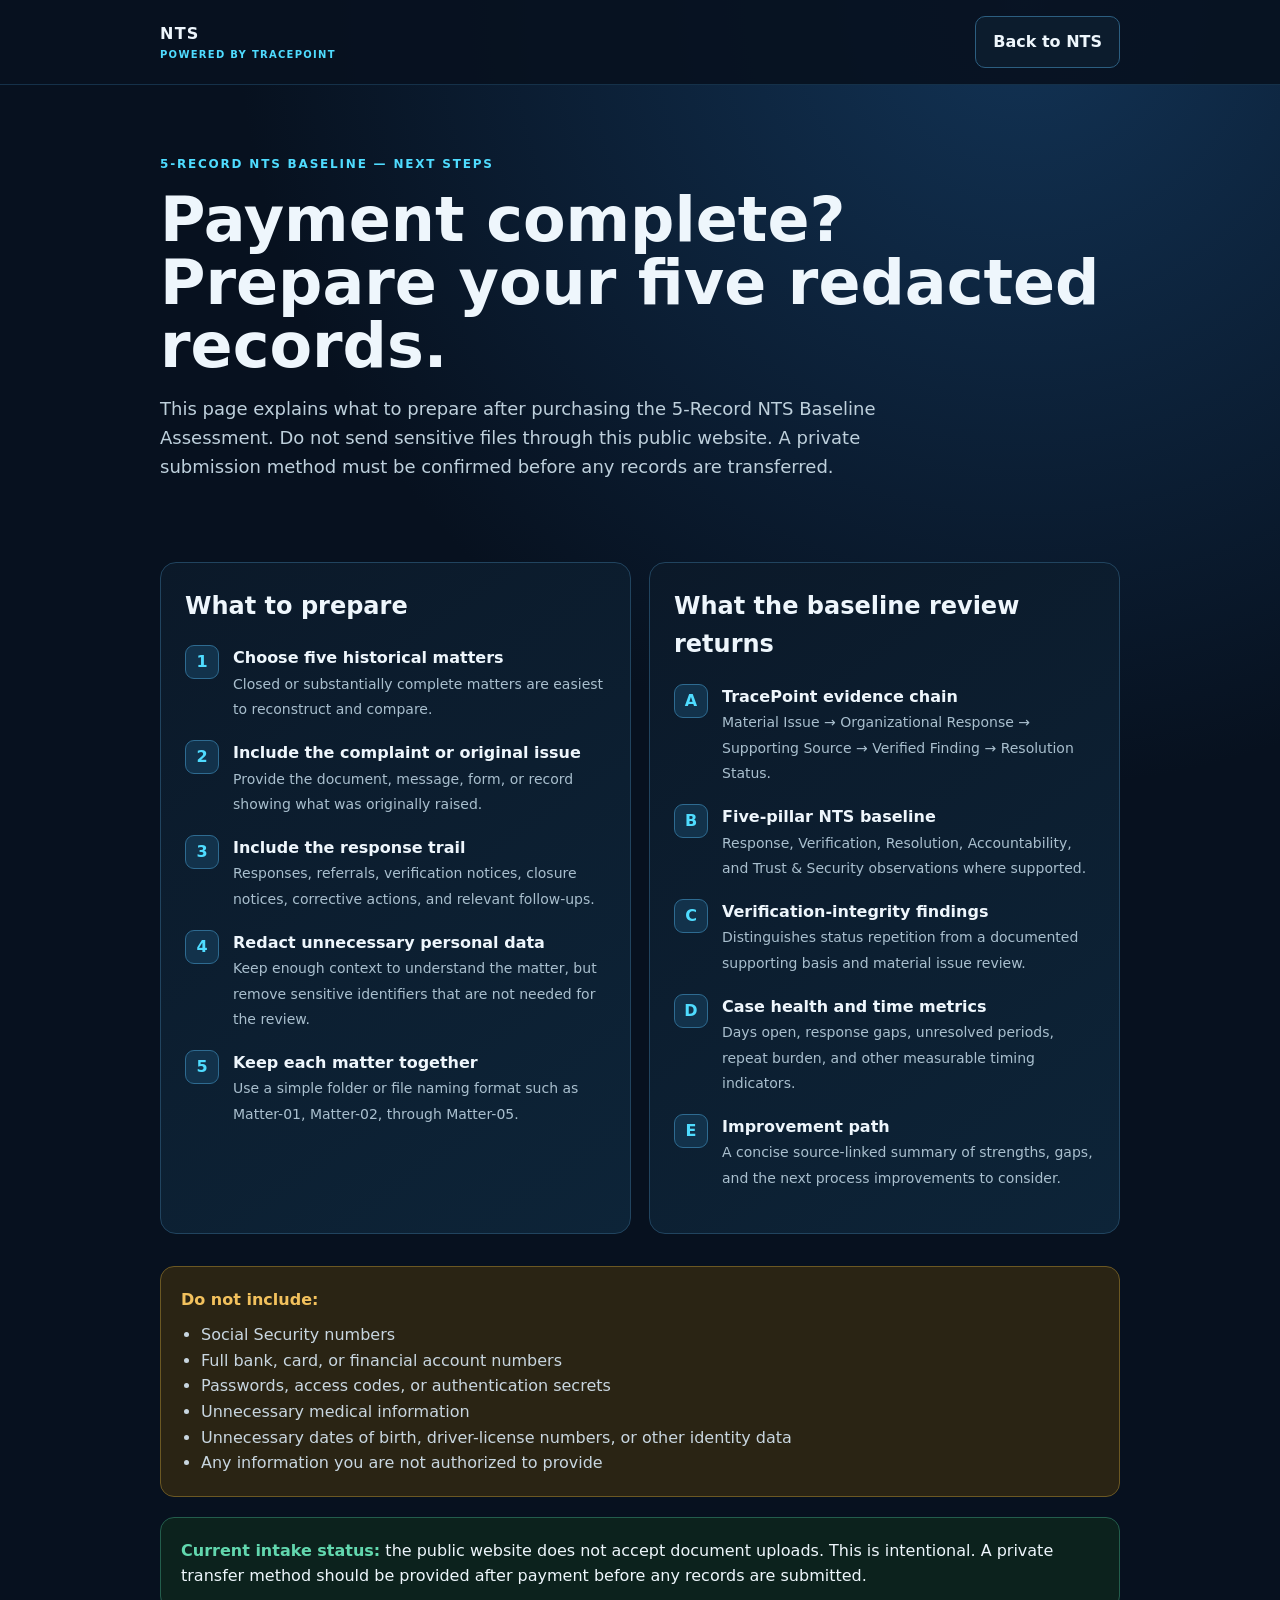
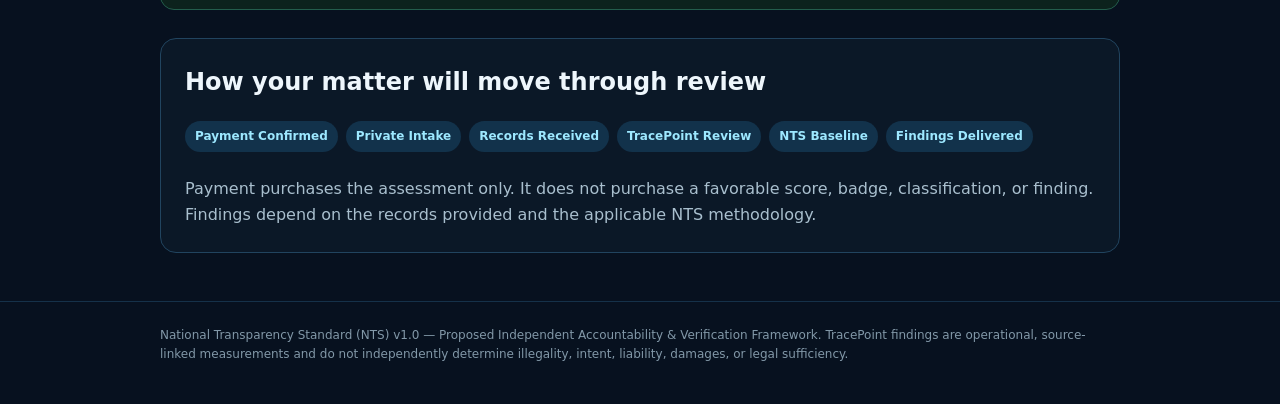
==== intake.html @ b73c2a00 "Add post-payment intake instructions" ====
<!doctype html>
<html lang="en">
<head>
<meta charset="utf-8">
<meta name="viewport" content="width=device-width,initial-scale=1">
<title>NTS Baseline Intake | TracePoint</title>
<meta name="description" content="Next steps after purchasing the 5-Record NTS Baseline Assessment.">
<style>
:root{--bg:#07111f;--panel:#0d1c2d;--line:#21445f;--text:#eef6fc;--muted:#a9bfce;--cyan:#4fdcff;--gold:#f2c15d;--green:#62d7ae;--cream:#f5f7fa;--ink:#162333}*{box-sizing:border-box}body{margin:0;font-family:Inter,ui-sans-serif,system-ui,-apple-system,Segoe UI,Roboto,Arial;background:radial-gradient(circle at 80% 0,#123355 0,transparent 35%),var(--bg);color:var(--text);line-height:1.6}.wrap{width:min(960px,92%);margin:auto}a{color:inherit;text-decoration:none}.top{border-bottom:1px solid #153149;background:#07111fe8}.top .wrap{display:flex;justify-content:space-between;align-items:center;padding:16px 0}.brand{font-weight:900;letter-spacing:.08em}.brand small{display:block;color:var(--cyan);font-size:10px}.btn{display:inline-block;border-radius:10px;padding:12px 17px;font-weight:800;border:1px solid #2c5e80;background:#0c1c2d}.hero{padding:70px 0 30px}.eyebrow{color:var(--cyan);font-weight:800;letter-spacing:.15em;font-size:12px}.hero h1{font-size:clamp(38px,6vw,62px);line-height:1.02;margin:14px 0}.hero p{font-size:18px;color:#bed0dc;max-width:760px}.grid{display:grid;grid-template-columns:1fr 1fr;gap:18px;margin:32px 0}.card{background:linear-gradient(145deg,#0b1929,#0d2438);border:1px solid var(--line);border-radius:16px;padding:24px}.card h2{margin-top:0;font-size:24px}.step{display:flex;gap:14px;margin:18px 0}.num{min-width:34px;height:34px;border-radius:9px;background:#12324b;border:1px solid #2e6b91;display:flex;align-items:center;justify-content:center;color:var(--cyan);font-weight:900}.step b{display:block}.step span{color:var(--muted);font-size:14px}.warn{background:#2a2414;border:1px solid #6b5823;border-radius:14px;padding:20px;margin:20px 0}.warn strong{color:var(--gold)}.safe{background:#0c221d;border:1px solid #235d4c;border-radius:14px;padding:20px}.safe strong{color:var(--green)}.list{margin:10px 0 0;padding-left:20px;color:#c8d6e0}.status{margin:28px 0;padding:24px;border:1px solid #21445f;border-radius:16px;background:#0b1827}.status h2{margin-top:0}.pill{display:inline-block;padding:6px 10px;border-radius:999px;background:#12324b;color:#9de8ff;font-size:12px;font-weight:800;margin-right:8px;margin-bottom:8px}.foot{border-top:1px solid #153149;margin-top:48px;padding:24px 0 40px;color:#8298a8;font-size:12px}@media(max-width:760px){.grid{grid-template-columns:1fr}}
</style>
</head>
<body>
<div class="top"><div class="wrap"><div class="brand">NTS <small>POWERED BY TRACEPOINT</small></div><a class="btn" href="index.html">Back to NTS</a></div></div>
<main class="wrap">
<section class="hero"><div class="eyebrow">5-RECORD NTS BASELINE — NEXT STEPS</div><h1>Payment complete? Prepare your five redacted records.</h1><p>This page explains what to prepare after purchasing the 5-Record NTS Baseline Assessment. Do not send sensitive files through this public website. A private submission method must be confirmed before any records are transferred.</p></section>
<div class="grid">
<section class="card"><h2>What to prepare</h2><div class="step"><div class="num">1</div><div><b>Choose five historical matters</b><span>Closed or substantially complete matters are easiest to reconstruct and compare.</span></div></div><div class="step"><div class="num">2</div><div><b>Include the complaint or original issue</b><span>Provide the document, message, form, or record showing what was originally raised.</span></div></div><div class="step"><div class="num">3</div><div><b>Include the response trail</b><span>Responses, referrals, verification notices, closure notices, corrective actions, and relevant follow-ups.</span></div></div><div class="step"><div class="num">4</div><div><b>Redact unnecessary personal data</b><span>Keep enough context to understand the matter, but remove sensitive identifiers that are not needed for the review.</span></div></div><div class="step"><div class="num">5</div><div><b>Keep each matter together</b><span>Use a simple folder or file naming format such as Matter-01, Matter-02, through Matter-05.</span></div></div></section>
<section class="card"><h2>What the baseline review returns</h2><div class="step"><div class="num">A</div><div><b>TracePoint evidence chain</b><span>Material Issue → Organizational Response → Supporting Source → Verified Finding → Resolution Status.</span></div></div><div class="step"><div class="num">B</div><div><b>Five-pillar NTS baseline</b><span>Response, Verification, Resolution, Accountability, and Trust & Security observations where supported.</span></div></div><div class="step"><div class="num">C</div><div><b>Verification-integrity findings</b><span>Distinguishes status repetition from a documented supporting basis and material issue review.</span></div></div><div class="step"><div class="num">D</div><div><b>Case health and time metrics</b><span>Days open, response gaps, unresolved periods, repeat burden, and other measurable timing indicators.</span></div></div><div class="step"><div class="num">E</div><div><b>Improvement path</b><span>A concise source-linked summary of strengths, gaps, and the next process improvements to consider.</span></div></div></section>
</div>
<div class="warn"><strong>Do not include:</strong><ul class="list"><li>Social Security numbers</li><li>Full bank, card, or financial account numbers</li><li>Passwords, access codes, or authentication secrets</li><li>Unnecessary medical information</li><li>Unnecessary dates of birth, driver-license numbers, or other identity data</li><li>Any information you are not authorized to provide</li></ul></div>
<div class="safe"><strong>Current intake status:</strong> the public website does not accept document uploads. This is intentional. A private transfer method should be provided after payment before any records are submitted.</div>
<section class="status"><h2>How your matter will move through review</h2><span class="pill">Payment Confirmed</span><span class="pill">Private Intake</span><span class="pill">Records Received</span><span class="pill">TracePoint Review</span><span class="pill">NTS Baseline</span><span class="pill">Findings Delivered</span><p style="color:#a9bfce;margin-bottom:0">Payment purchases the assessment only. It does not purchase a favorable score, badge, classification, or finding. Findings depend on the records provided and the applicable NTS methodology.</p></section>
</main>
<footer class="foot"><div class="wrap">National Transparency Standard (NTS) v1.0 — Proposed Independent Accountability & Verification Framework. TracePoint findings are operational, source-linked measurements and do not independently determine illegality, intent, liability, damages, or legal sufficiency.</div></footer>
</body>
</html>
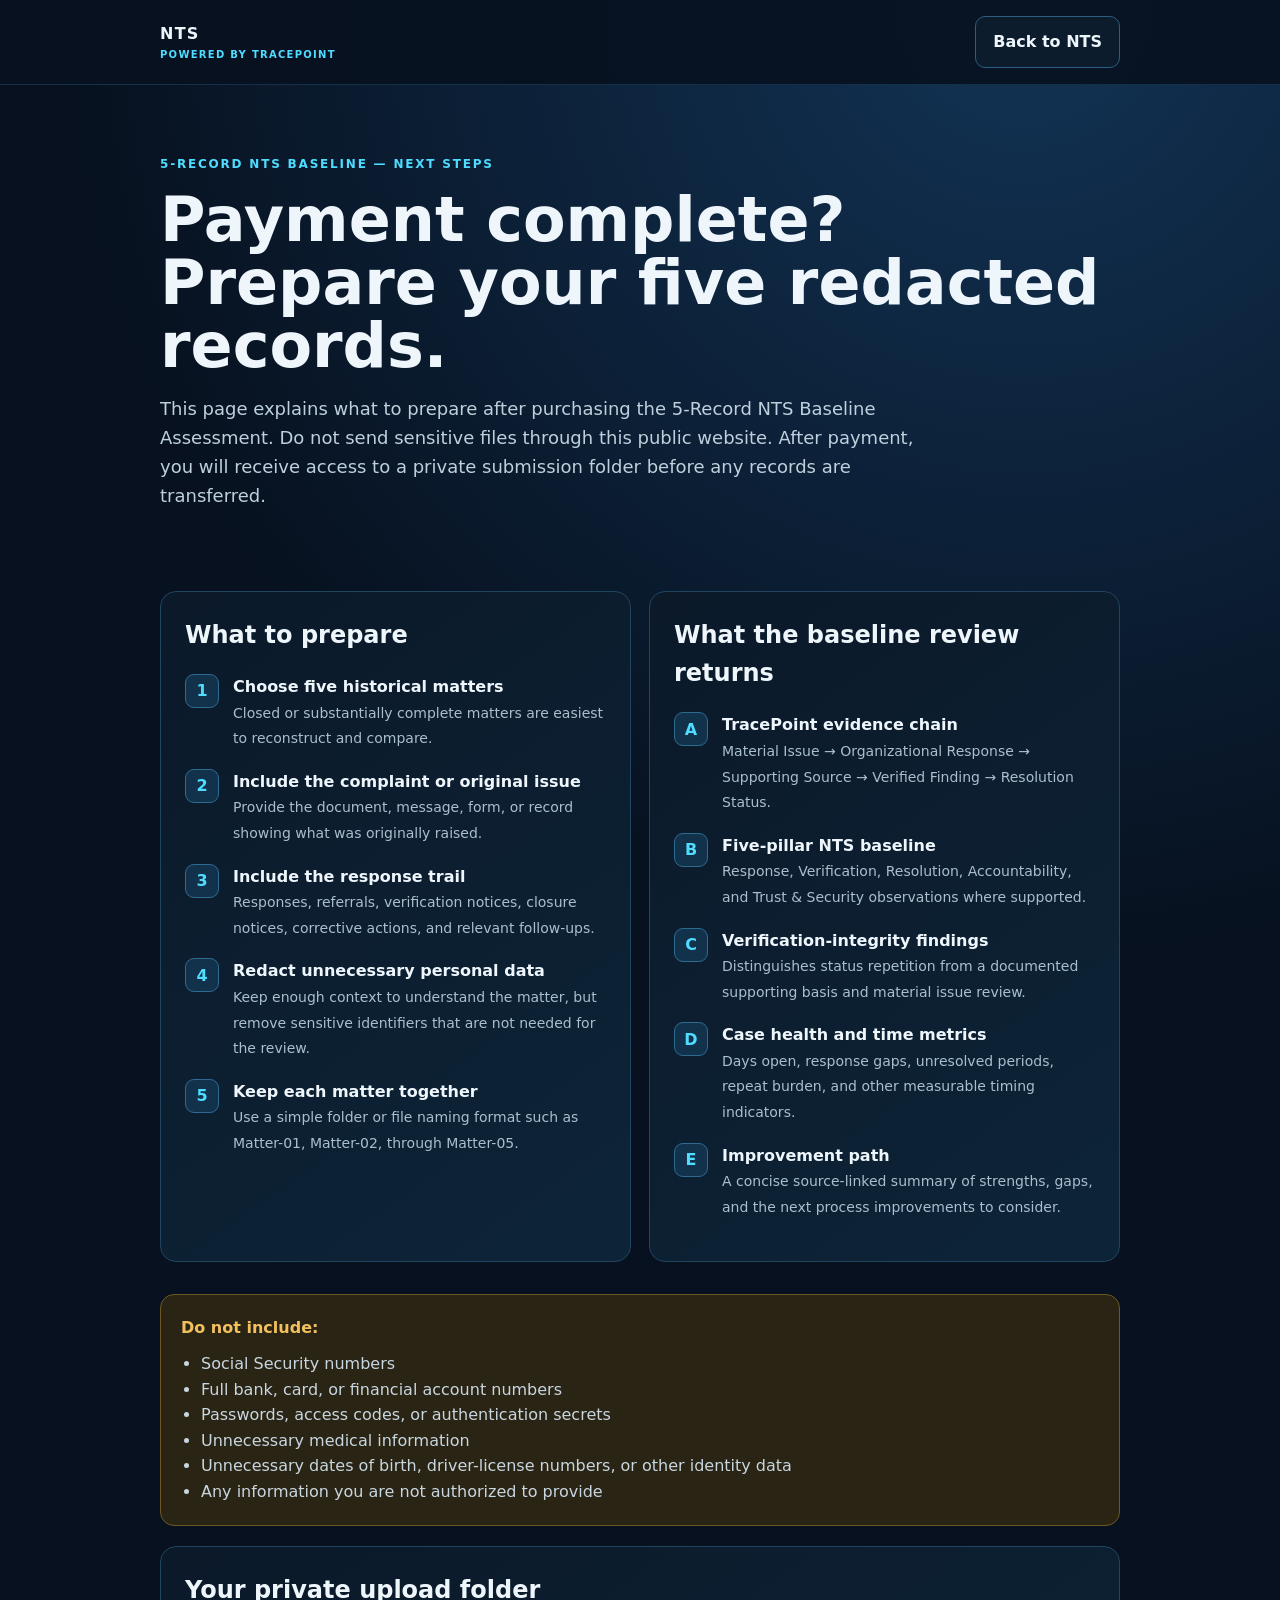
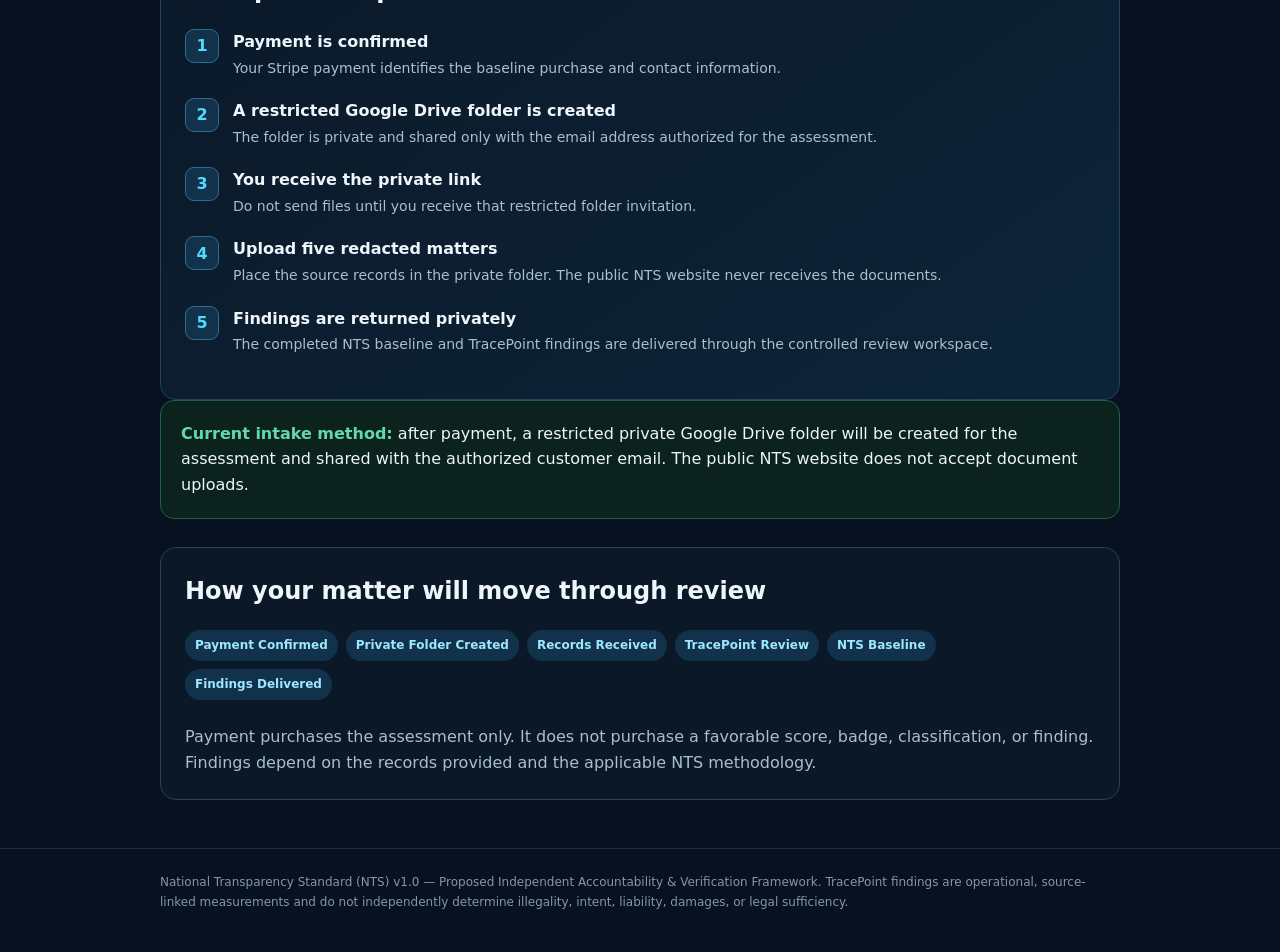
==== commit 8c262962: "Clarify private Google Drive intake workflow" ====
--- a/intake.html
+++ b/intake.html
@@ -6,20 +6,21 @@
 <title>NTS Baseline Intake | TracePoint</title>
 <meta name="description" content="Next steps after purchasing the 5-Record NTS Baseline Assessment.">
 <style>
-:root{--bg:#07111f;--panel:#0d1c2d;--line:#21445f;--text:#eef6fc;--muted:#a9bfce;--cyan:#4fdcff;--gold:#f2c15d;--green:#62d7ae;--cream:#f5f7fa;--ink:#162333}*{box-sizing:border-box}body{margin:0;font-family:Inter,ui-sans-serif,system-ui,-apple-system,Segoe UI,Roboto,Arial;background:radial-gradient(circle at 80% 0,#123355 0,transparent 35%),var(--bg);color:var(--text);line-height:1.6}.wrap{width:min(960px,92%);margin:auto}a{color:inherit;text-decoration:none}.top{border-bottom:1px solid #153149;background:#07111fe8}.top .wrap{display:flex;justify-content:space-between;align-items:center;padding:16px 0}.brand{font-weight:900;letter-spacing:.08em}.brand small{display:block;color:var(--cyan);font-size:10px}.btn{display:inline-block;border-radius:10px;padding:12px 17px;font-weight:800;border:1px solid #2c5e80;background:#0c1c2d}.hero{padding:70px 0 30px}.eyebrow{color:var(--cyan);font-weight:800;letter-spacing:.15em;font-size:12px}.hero h1{font-size:clamp(38px,6vw,62px);line-height:1.02;margin:14px 0}.hero p{font-size:18px;color:#bed0dc;max-width:760px}.grid{display:grid;grid-template-columns:1fr 1fr;gap:18px;margin:32px 0}.card{background:linear-gradient(145deg,#0b1929,#0d2438);border:1px solid var(--line);border-radius:16px;padding:24px}.card h2{margin-top:0;font-size:24px}.step{display:flex;gap:14px;margin:18px 0}.num{min-width:34px;height:34px;border-radius:9px;background:#12324b;border:1px solid #2e6b91;display:flex;align-items:center;justify-content:center;color:var(--cyan);font-weight:900}.step b{display:block}.step span{color:var(--muted);font-size:14px}.warn{background:#2a2414;border:1px solid #6b5823;border-radius:14px;padding:20px;margin:20px 0}.warn strong{color:var(--gold)}.safe{background:#0c221d;border:1px solid #235d4c;border-radius:14px;padding:20px}.safe strong{color:var(--green)}.list{margin:10px 0 0;padding-left:20px;color:#c8d6e0}.status{margin:28px 0;padding:24px;border:1px solid #21445f;border-radius:16px;background:#0b1827}.status h2{margin-top:0}.pill{display:inline-block;padding:6px 10px;border-radius:999px;background:#12324b;color:#9de8ff;font-size:12px;font-weight:800;margin-right:8px;margin-bottom:8px}.foot{border-top:1px solid #153149;margin-top:48px;padding:24px 0 40px;color:#8298a8;font-size:12px}@media(max-width:760px){.grid{grid-template-columns:1fr}}
+:root{--bg:#07111f;--panel:#0d1c2d;--line:#21445f;--text:#eef6fc;--muted:#a9bfce;--cyan:#4fdcff;--gold:#f2c15d;--green:#62d7ae}*{box-sizing:border-box}body{margin:0;font-family:Inter,ui-sans-serif,system-ui,-apple-system,Segoe UI,Roboto,Arial;background:radial-gradient(circle at 80% 0,#123355 0,transparent 35%),var(--bg);color:var(--text);line-height:1.6}.wrap{width:min(960px,92%);margin:auto}a{color:inherit;text-decoration:none}.top{border-bottom:1px solid #153149;background:#07111fe8}.top .wrap{display:flex;justify-content:space-between;align-items:center;padding:16px 0}.brand{font-weight:900;letter-spacing:.08em}.brand small{display:block;color:var(--cyan);font-size:10px}.btn{display:inline-block;border-radius:10px;padding:12px 17px;font-weight:800;border:1px solid #2c5e80;background:#0c1c2d}.hero{padding:70px 0 30px}.eyebrow{color:var(--cyan);font-weight:800;letter-spacing:.15em;font-size:12px}.hero h1{font-size:clamp(38px,6vw,62px);line-height:1.02;margin:14px 0}.hero p{font-size:18px;color:#bed0dc;max-width:760px}.grid{display:grid;grid-template-columns:1fr 1fr;gap:18px;margin:32px 0}.card{background:linear-gradient(145deg,#0b1929,#0d2438);border:1px solid var(--line);border-radius:16px;padding:24px}.card h2{margin-top:0;font-size:24px}.step{display:flex;gap:14px;margin:18px 0}.num{min-width:34px;height:34px;border-radius:9px;background:#12324b;border:1px solid #2e6b91;display:flex;align-items:center;justify-content:center;color:var(--cyan);font-weight:900}.step b{display:block}.step span{color:var(--muted);font-size:14px}.warn{background:#2a2414;border:1px solid #6b5823;border-radius:14px;padding:20px;margin:20px 0}.warn strong{color:var(--gold)}.safe{background:#0c221d;border:1px solid #235d4c;border-radius:14px;padding:20px}.safe strong{color:var(--green)}.list{margin:10px 0 0;padding-left:20px;color:#c8d6e0}.status{margin:28px 0;padding:24px;border:1px solid #21445f;border-radius:16px;background:#0b1827}.status h2{margin-top:0}.pill{display:inline-block;padding:6px 10px;border-radius:999px;background:#12324b;color:#9de8ff;font-size:12px;font-weight:800;margin-right:8px;margin-bottom:8px}.foot{border-top:1px solid #153149;margin-top:48px;padding:24px 0 40px;color:#8298a8;font-size:12px}@media(max-width:760px){.grid{grid-template-columns:1fr}}
 </style>
 </head>
 <body>
 <div class="top"><div class="wrap"><div class="brand">NTS <small>POWERED BY TRACEPOINT</small></div><a class="btn" href="index.html">Back to NTS</a></div></div>
 <main class="wrap">
-<section class="hero"><div class="eyebrow">5-RECORD NTS BASELINE — NEXT STEPS</div><h1>Payment complete? Prepare your five redacted records.</h1><p>This page explains what to prepare after purchasing the 5-Record NTS Baseline Assessment. Do not send sensitive files through this public website. A private submission method must be confirmed before any records are transferred.</p></section>
+<section class="hero"><div class="eyebrow">5-RECORD NTS BASELINE — NEXT STEPS</div><h1>Payment complete? Prepare your five redacted records.</h1><p>This page explains what to prepare after purchasing the 5-Record NTS Baseline Assessment. Do not send sensitive files through this public website. After payment, you will receive access to a private submission folder before any records are transferred.</p></section>
 <div class="grid">
 <section class="card"><h2>What to prepare</h2><div class="step"><div class="num">1</div><div><b>Choose five historical matters</b><span>Closed or substantially complete matters are easiest to reconstruct and compare.</span></div></div><div class="step"><div class="num">2</div><div><b>Include the complaint or original issue</b><span>Provide the document, message, form, or record showing what was originally raised.</span></div></div><div class="step"><div class="num">3</div><div><b>Include the response trail</b><span>Responses, referrals, verification notices, closure notices, corrective actions, and relevant follow-ups.</span></div></div><div class="step"><div class="num">4</div><div><b>Redact unnecessary personal data</b><span>Keep enough context to understand the matter, but remove sensitive identifiers that are not needed for the review.</span></div></div><div class="step"><div class="num">5</div><div><b>Keep each matter together</b><span>Use a simple folder or file naming format such as Matter-01, Matter-02, through Matter-05.</span></div></div></section>
 <section class="card"><h2>What the baseline review returns</h2><div class="step"><div class="num">A</div><div><b>TracePoint evidence chain</b><span>Material Issue → Organizational Response → Supporting Source → Verified Finding → Resolution Status.</span></div></div><div class="step"><div class="num">B</div><div><b>Five-pillar NTS baseline</b><span>Response, Verification, Resolution, Accountability, and Trust & Security observations where supported.</span></div></div><div class="step"><div class="num">C</div><div><b>Verification-integrity findings</b><span>Distinguishes status repetition from a documented supporting basis and material issue review.</span></div></div><div class="step"><div class="num">D</div><div><b>Case health and time metrics</b><span>Days open, response gaps, unresolved periods, repeat burden, and other measurable timing indicators.</span></div></div><div class="step"><div class="num">E</div><div><b>Improvement path</b><span>A concise source-linked summary of strengths, gaps, and the next process improvements to consider.</span></div></div></section>
 </div>
 <div class="warn"><strong>Do not include:</strong><ul class="list"><li>Social Security numbers</li><li>Full bank, card, or financial account numbers</li><li>Passwords, access codes, or authentication secrets</li><li>Unnecessary medical information</li><li>Unnecessary dates of birth, driver-license numbers, or other identity data</li><li>Any information you are not authorized to provide</li></ul></div>
-<div class="safe"><strong>Current intake status:</strong> the public website does not accept document uploads. This is intentional. A private transfer method should be provided after payment before any records are submitted.</div>
-<section class="status"><h2>How your matter will move through review</h2><span class="pill">Payment Confirmed</span><span class="pill">Private Intake</span><span class="pill">Records Received</span><span class="pill">TracePoint Review</span><span class="pill">NTS Baseline</span><span class="pill">Findings Delivered</span><p style="color:#a9bfce;margin-bottom:0">Payment purchases the assessment only. It does not purchase a favorable score, badge, classification, or finding. Findings depend on the records provided and the applicable NTS methodology.</p></section>
+<section class="card"><h2>Your private upload folder</h2><div class="step"><div class="num">1</div><div><b>Payment is confirmed</b><span>Your Stripe payment identifies the baseline purchase and contact information.</span></div></div><div class="step"><div class="num">2</div><div><b>A restricted Google Drive folder is created</b><span>The folder is private and shared only with the email address authorized for the assessment.</span></div></div><div class="step"><div class="num">3</div><div><b>You receive the private link</b><span>Do not send files until you receive that restricted folder invitation.</span></div></div><div class="step"><div class="num">4</div><div><b>Upload five redacted matters</b><span>Place the source records in the private folder. The public NTS website never receives the documents.</span></div></div><div class="step"><div class="num">5</div><div><b>Findings are returned privately</b><span>The completed NTS baseline and TracePoint findings are delivered through the controlled review workspace.</span></div></div></section>
+<div class="safe"><strong>Current intake method:</strong> after payment, a restricted private Google Drive folder will be created for the assessment and shared with the authorized customer email. The public NTS website does not accept document uploads.</div>
+<section class="status"><h2>How your matter will move through review</h2><span class="pill">Payment Confirmed</span><span class="pill">Private Folder Created</span><span class="pill">Records Received</span><span class="pill">TracePoint Review</span><span class="pill">NTS Baseline</span><span class="pill">Findings Delivered</span><p style="color:#a9bfce;margin-bottom:0">Payment purchases the assessment only. It does not purchase a favorable score, badge, classification, or finding. Findings depend on the records provided and the applicable NTS methodology.</p></section>
 </main>
 <footer class="foot"><div class="wrap">National Transparency Standard (NTS) v1.0 — Proposed Independent Accountability & Verification Framework. TracePoint findings are operational, source-linked measurements and do not independently determine illegality, intent, liability, damages, or legal sufficiency.</div></footer>
 </body>
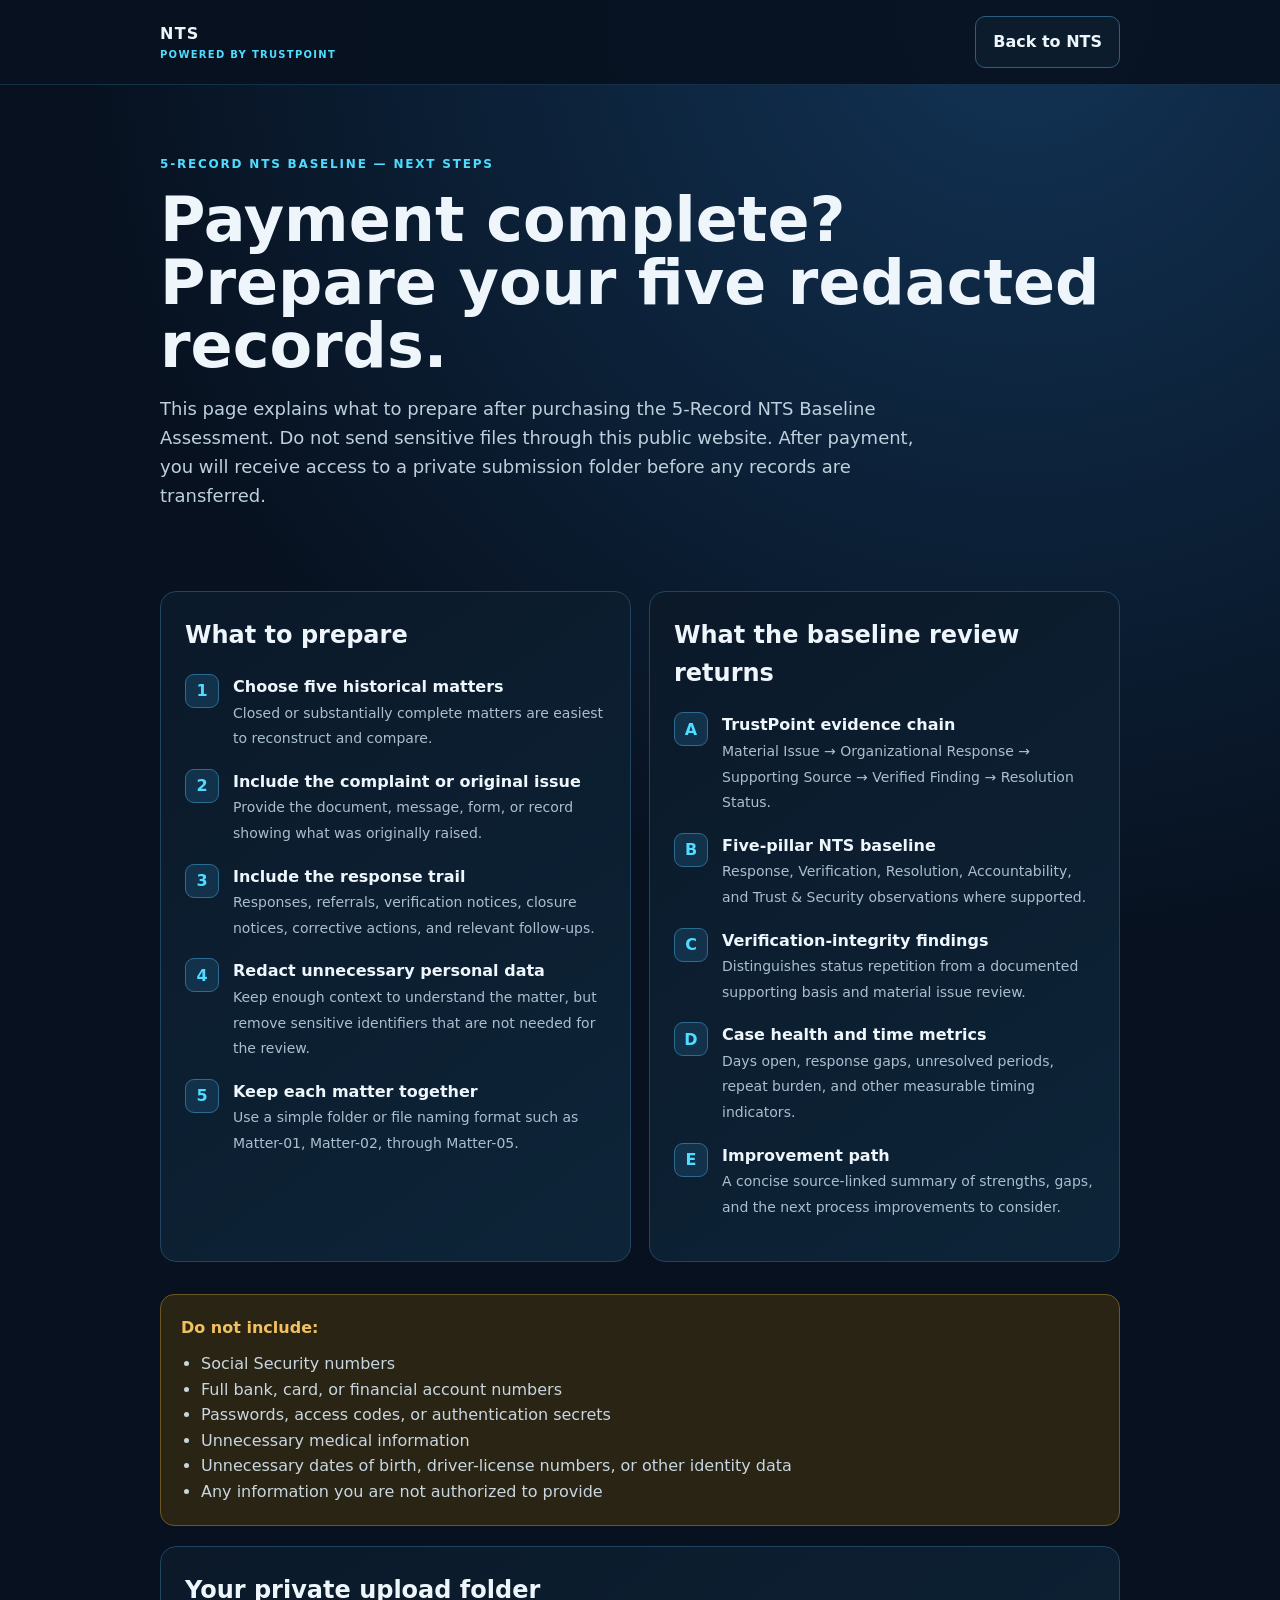
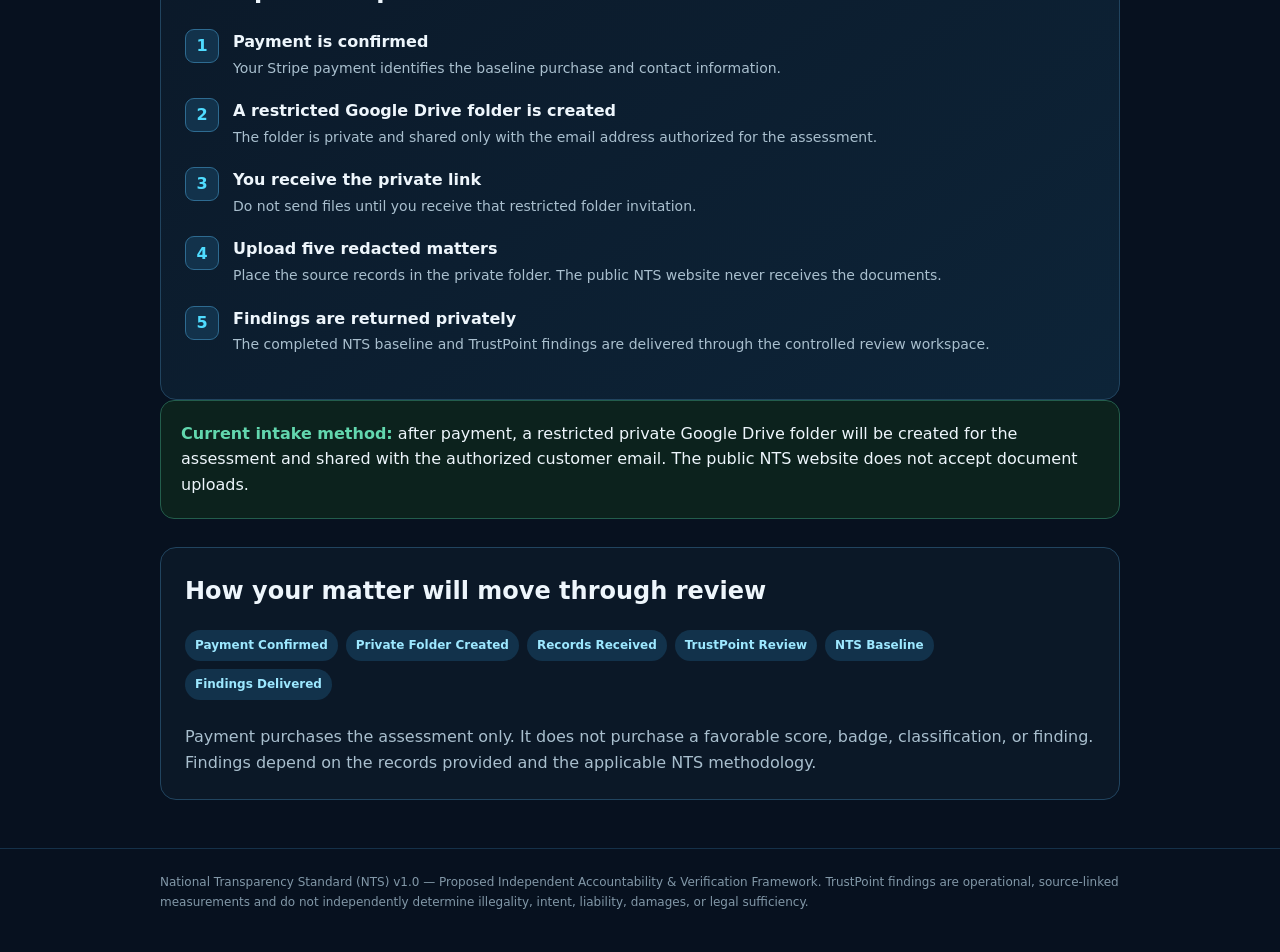
==== commit f09e4e17: "Rename TracePoint to TrustPoint on intake" ====
--- a/intake.html
+++ b/intake.html
@@ -1,27 +1,35 @@
 <!doctype html>
 <html lang="en">
 <head>
+<!-- Google tag (gtag.js) -->
+<script async src="https://www.googletagmanager.com/gtag/js?id=G-NB4N81S619"></script>
+<script>
+  window.dataLayer = window.dataLayer || [];
+  function gtag(){dataLayer.push(arguments);}
+  gtag('js', new Date());
+  gtag('config', 'G-NB4N81S619');
+</script>
 <meta charset="utf-8">
 <meta name="viewport" content="width=device-width,initial-scale=1">
-<title>NTS Baseline Intake | TracePoint</title>
+<title>NTS Baseline Intake | TrustPoint</title>
 <meta name="description" content="Next steps after purchasing the 5-Record NTS Baseline Assessment.">
 <style>
 :root{--bg:#07111f;--panel:#0d1c2d;--line:#21445f;--text:#eef6fc;--muted:#a9bfce;--cyan:#4fdcff;--gold:#f2c15d;--green:#62d7ae}*{box-sizing:border-box}body{margin:0;font-family:Inter,ui-sans-serif,system-ui,-apple-system,Segoe UI,Roboto,Arial;background:radial-gradient(circle at 80% 0,#123355 0,transparent 35%),var(--bg);color:var(--text);line-height:1.6}.wrap{width:min(960px,92%);margin:auto}a{color:inherit;text-decoration:none}.top{border-bottom:1px solid #153149;background:#07111fe8}.top .wrap{display:flex;justify-content:space-between;align-items:center;padding:16px 0}.brand{font-weight:900;letter-spacing:.08em}.brand small{display:block;color:var(--cyan);font-size:10px}.btn{display:inline-block;border-radius:10px;padding:12px 17px;font-weight:800;border:1px solid #2c5e80;background:#0c1c2d}.hero{padding:70px 0 30px}.eyebrow{color:var(--cyan);font-weight:800;letter-spacing:.15em;font-size:12px}.hero h1{font-size:clamp(38px,6vw,62px);line-height:1.02;margin:14px 0}.hero p{font-size:18px;color:#bed0dc;max-width:760px}.grid{display:grid;grid-template-columns:1fr 1fr;gap:18px;margin:32px 0}.card{background:linear-gradient(145deg,#0b1929,#0d2438);border:1px solid var(--line);border-radius:16px;padding:24px}.card h2{margin-top:0;font-size:24px}.step{display:flex;gap:14px;margin:18px 0}.num{min-width:34px;height:34px;border-radius:9px;background:#12324b;border:1px solid #2e6b91;display:flex;align-items:center;justify-content:center;color:var(--cyan);font-weight:900}.step b{display:block}.step span{color:var(--muted);font-size:14px}.warn{background:#2a2414;border:1px solid #6b5823;border-radius:14px;padding:20px;margin:20px 0}.warn strong{color:var(--gold)}.safe{background:#0c221d;border:1px solid #235d4c;border-radius:14px;padding:20px}.safe strong{color:var(--green)}.list{margin:10px 0 0;padding-left:20px;color:#c8d6e0}.status{margin:28px 0;padding:24px;border:1px solid #21445f;border-radius:16px;background:#0b1827}.status h2{margin-top:0}.pill{display:inline-block;padding:6px 10px;border-radius:999px;background:#12324b;color:#9de8ff;font-size:12px;font-weight:800;margin-right:8px;margin-bottom:8px}.foot{border-top:1px solid #153149;margin-top:48px;padding:24px 0 40px;color:#8298a8;font-size:12px}@media(max-width:760px){.grid{grid-template-columns:1fr}}
 </style>
 </head>
 <body>
-<div class="top"><div class="wrap"><div class="brand">NTS <small>POWERED BY TRACEPOINT</small></div><a class="btn" href="index.html">Back to NTS</a></div></div>
+<div class="top"><div class="wrap"><div class="brand">NTS <small>POWERED BY TRUSTPOINT</small></div><a class="btn" href="index.html">Back to NTS</a></div></div>
 <main class="wrap">
 <section class="hero"><div class="eyebrow">5-RECORD NTS BASELINE — NEXT STEPS</div><h1>Payment complete? Prepare your five redacted records.</h1><p>This page explains what to prepare after purchasing the 5-Record NTS Baseline Assessment. Do not send sensitive files through this public website. After payment, you will receive access to a private submission folder before any records are transferred.</p></section>
 <div class="grid">
 <section class="card"><h2>What to prepare</h2><div class="step"><div class="num">1</div><div><b>Choose five historical matters</b><span>Closed or substantially complete matters are easiest to reconstruct and compare.</span></div></div><div class="step"><div class="num">2</div><div><b>Include the complaint or original issue</b><span>Provide the document, message, form, or record showing what was originally raised.</span></div></div><div class="step"><div class="num">3</div><div><b>Include the response trail</b><span>Responses, referrals, verification notices, closure notices, corrective actions, and relevant follow-ups.</span></div></div><div class="step"><div class="num">4</div><div><b>Redact unnecessary personal data</b><span>Keep enough context to understand the matter, but remove sensitive identifiers that are not needed for the review.</span></div></div><div class="step"><div class="num">5</div><div><b>Keep each matter together</b><span>Use a simple folder or file naming format such as Matter-01, Matter-02, through Matter-05.</span></div></div></section>
-<section class="card"><h2>What the baseline review returns</h2><div class="step"><div class="num">A</div><div><b>TracePoint evidence chain</b><span>Material Issue → Organizational Response → Supporting Source → Verified Finding → Resolution Status.</span></div></div><div class="step"><div class="num">B</div><div><b>Five-pillar NTS baseline</b><span>Response, Verification, Resolution, Accountability, and Trust & Security observations where supported.</span></div></div><div class="step"><div class="num">C</div><div><b>Verification-integrity findings</b><span>Distinguishes status repetition from a documented supporting basis and material issue review.</span></div></div><div class="step"><div class="num">D</div><div><b>Case health and time metrics</b><span>Days open, response gaps, unresolved periods, repeat burden, and other measurable timing indicators.</span></div></div><div class="step"><div class="num">E</div><div><b>Improvement path</b><span>A concise source-linked summary of strengths, gaps, and the next process improvements to consider.</span></div></div></section>
+<section class="card"><h2>What the baseline review returns</h2><div class="step"><div class="num">A</div><div><b>TrustPoint evidence chain</b><span>Material Issue → Organizational Response → Supporting Source → Verified Finding → Resolution Status.</span></div></div><div class="step"><div class="num">B</div><div><b>Five-pillar NTS baseline</b><span>Response, Verification, Resolution, Accountability, and Trust & Security observations where supported.</span></div></div><div class="step"><div class="num">C</div><div><b>Verification-integrity findings</b><span>Distinguishes status repetition from a documented supporting basis and material issue review.</span></div></div><div class="step"><div class="num">D</div><div><b>Case health and time metrics</b><span>Days open, response gaps, unresolved periods, repeat burden, and other measurable timing indicators.</span></div></div><div class="step"><div class="num">E</div><div><b>Improvement path</b><span>A concise source-linked summary of strengths, gaps, and the next process improvements to consider.</span></div></div></section>
 </div>
 <div class="warn"><strong>Do not include:</strong><ul class="list"><li>Social Security numbers</li><li>Full bank, card, or financial account numbers</li><li>Passwords, access codes, or authentication secrets</li><li>Unnecessary medical information</li><li>Unnecessary dates of birth, driver-license numbers, or other identity data</li><li>Any information you are not authorized to provide</li></ul></div>
-<section class="card"><h2>Your private upload folder</h2><div class="step"><div class="num">1</div><div><b>Payment is confirmed</b><span>Your Stripe payment identifies the baseline purchase and contact information.</span></div></div><div class="step"><div class="num">2</div><div><b>A restricted Google Drive folder is created</b><span>The folder is private and shared only with the email address authorized for the assessment.</span></div></div><div class="step"><div class="num">3</div><div><b>You receive the private link</b><span>Do not send files until you receive that restricted folder invitation.</span></div></div><div class="step"><div class="num">4</div><div><b>Upload five redacted matters</b><span>Place the source records in the private folder. The public NTS website never receives the documents.</span></div></div><div class="step"><div class="num">5</div><div><b>Findings are returned privately</b><span>The completed NTS baseline and TracePoint findings are delivered through the controlled review workspace.</span></div></div></section>
+<section class="card"><h2>Your private upload folder</h2><div class="step"><div class="num">1</div><div><b>Payment is confirmed</b><span>Your Stripe payment identifies the baseline purchase and contact information.</span></div></div><div class="step"><div class="num">2</div><div><b>A restricted Google Drive folder is created</b><span>The folder is private and shared only with the email address authorized for the assessment.</span></div></div><div class="step"><div class="num">3</div><div><b>You receive the private link</b><span>Do not send files until you receive that restricted folder invitation.</span></div></div><div class="step"><div class="num">4</div><div><b>Upload five redacted matters</b><span>Place the source records in the private folder. The public NTS website never receives the documents.</span></div></div><div class="step"><div class="num">5</div><div><b>Findings are returned privately</b><span>The completed NTS baseline and TrustPoint findings are delivered through the controlled review workspace.</span></div></div></section>
 <div class="safe"><strong>Current intake method:</strong> after payment, a restricted private Google Drive folder will be created for the assessment and shared with the authorized customer email. The public NTS website does not accept document uploads.</div>
-<section class="status"><h2>How your matter will move through review</h2><span class="pill">Payment Confirmed</span><span class="pill">Private Folder Created</span><span class="pill">Records Received</span><span class="pill">TracePoint Review</span><span class="pill">NTS Baseline</span><span class="pill">Findings Delivered</span><p style="color:#a9bfce;margin-bottom:0">Payment purchases the assessment only. It does not purchase a favorable score, badge, classification, or finding. Findings depend on the records provided and the applicable NTS methodology.</p></section>
+<section class="status"><h2>How your matter will move through review</h2><span class="pill">Payment Confirmed</span><span class="pill">Private Folder Created</span><span class="pill">Records Received</span><span class="pill">TrustPoint Review</span><span class="pill">NTS Baseline</span><span class="pill">Findings Delivered</span><p style="color:#a9bfce;margin-bottom:0">Payment purchases the assessment only. It does not purchase a favorable score, badge, classification, or finding. Findings depend on the records provided and the applicable NTS methodology.</p></section>
 </main>
-<footer class="foot"><div class="wrap">National Transparency Standard (NTS) v1.0 — Proposed Independent Accountability & Verification Framework. TracePoint findings are operational, source-linked measurements and do not independently determine illegality, intent, liability, damages, or legal sufficiency.</div></footer>
+<footer class="foot"><div class="wrap">National Transparency Standard (NTS) v1.0 — Proposed Independent Accountability & Verification Framework. TrustPoint findings are operational, source-linked measurements and do not independently determine illegality, intent, liability, damages, or legal sufficiency.</div></footer>
 </body>
 </html>
